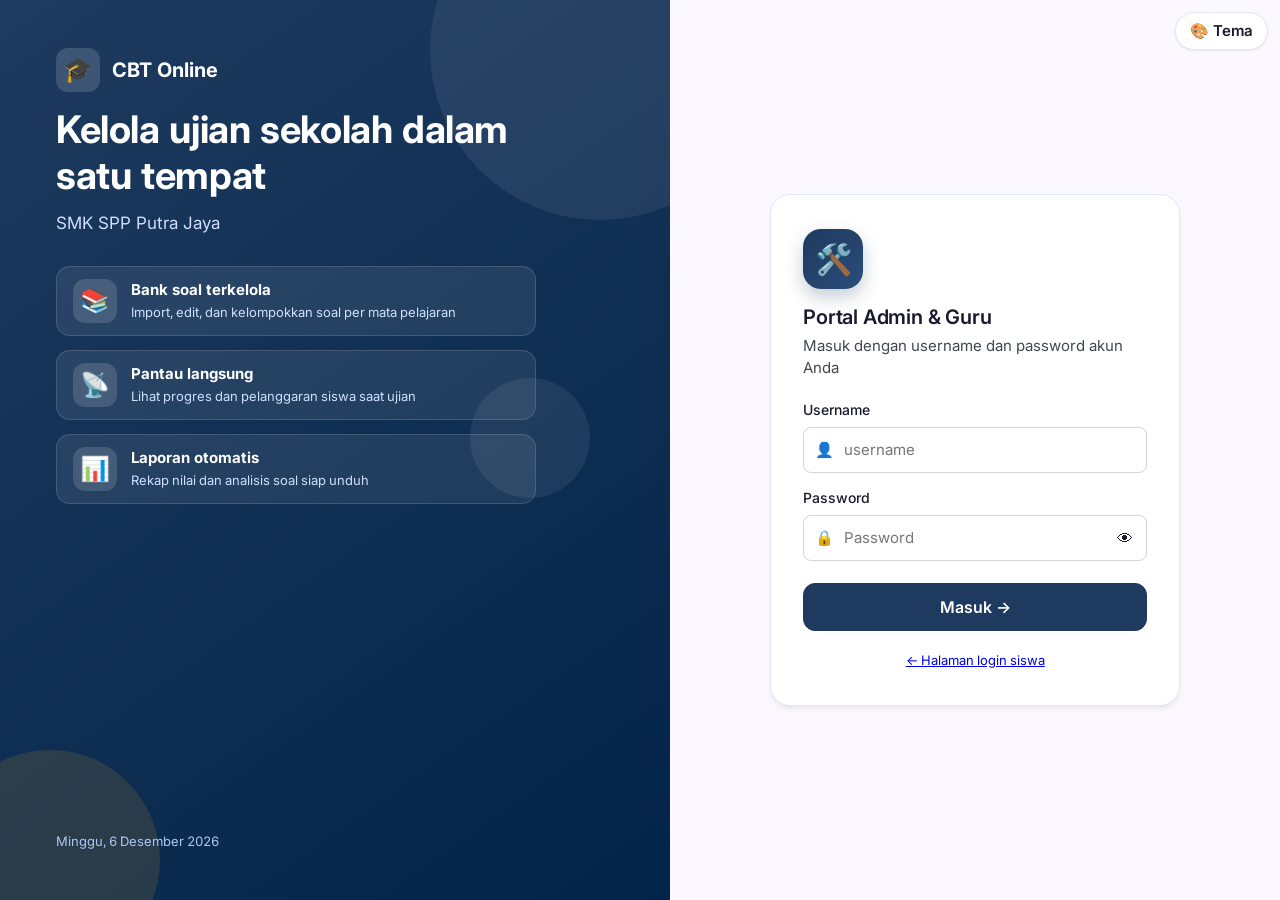
==== admin.html @ 09f0322d "2.6" ====
<!DOCTYPE html>
<html lang="id">
<head>
<meta charset="utf-8">
<meta name="viewport" content="width=device-width, initial-scale=1">
<title>CBT Online — Admin &amp; Guru</title>
<script>try{var t=localStorage.getItem('cbt_tema');if(t)document.documentElement.setAttribute('data-theme',t)}catch(e){}</script>
<link rel="preconnect" href="https://fonts.googleapis.com">
<link rel="preconnect" href="https://fonts.gstatic.com" crossorigin>
<link href="https://fonts.googleapis.com/css2?family=Inter:wght@400;500;600;700&display=swap" rel="stylesheet">
<link rel="stylesheet" href="css/style.css?v=26">
</head>
<body>
<div id="bar"></div>
<div id="app"></div>
<div id="toast" role="status" aria-live="polite"></div>
<script>window.APP_MODE='staf'</script>
<script src="js/config.js"></script>
<script src="js/api.js?v=26"></script>
<script src="js/app.js?v=26"></script>
</body>
</html>
---- css/style.css ----
/* CBT Online — token desain "Academic Trust CBT" (DESIGN.md). Tanpa framework: cepat di Chromebook/HP. */
:root{--primary:#1E3A5F;--primary-d:#022448;--primary-h:#2A4D7A;--accent:#F5A623;--accent-d:#835500;--bg:#fcf8ff;--surface:#F5F7FA;--tint:#f5f2ff;--card:#fff;--text:#1A1A2E;--muted:#43474e;--line:#E2E8F0;
--ok:#166534;--ok-bg:#DCFCE7;--warn:#854D0E;--warn-bg:#FEF9C3;--bad:#991B1B;--bad-bg:#FEE2E2;--info:#1D4ED8;--info-bg:#DBEAFE;
--sh1:0 1px 3px rgba(30,58,95,.06),0 1px 2px rgba(30,58,95,.04);--sh2:0 4px 6px -1px rgba(30,58,95,.08),0 2px 4px -2px rgba(30,58,95,.05)}
*{box-sizing:border-box}html,body{margin:0}
body{font:15px/22px Inter,system-ui,sans-serif;background:var(--bg);color:var(--text);-webkit-font-smoothing:antialiased;font-variant-numeric:tabular-nums}
button,input,select,textarea{font:inherit;color:inherit}
h1,h2,h3{margin:0;letter-spacing:-.01em}h1{font-size:28px;line-height:36px;font-weight:700}h2{font-size:20px;line-height:28px;font-weight:600}h3{font-size:16px;font-weight:600}
.muted{color:var(--muted)}.sm{font-size:13px}.xs{font-size:11px;letter-spacing:.04em;text-transform:uppercase;font-weight:600}.mono{font-family:ui-monospace,Menlo,Consolas,monospace}.right{text-align:right}.hide{display:none!important}
#bar{position:fixed;top:0;left:0;height:3px;width:0;background:var(--accent);z-index:99;transition:width .3s,opacity .3s;opacity:0}
#bar.on{opacity:1;width:70%}
.top{background:var(--top);color:#fff;padding:12px 24px;display:flex;align-items:center;gap:16px;position:sticky;top:0;z-index:20}
.top .brand{font-weight:700;font-size:18px}.top .sub{font-size:11px;letter-spacing:.04em;color:#adc8f5;text-transform:uppercase}
.top .sp{flex:1}.top .who{text-align:right;line-height:18px}.top .who small{color:#adc8f5}
.top button{background:none;border:0;color:#adc8f5;cursor:pointer;padding:6px 8px;border-radius:8px}.top button:hover{background:rgba(255,255,255,.1);color:#fff}
.wrap{max-width:1180px;margin:0 auto;padding:24px 16px 48px}.narrow{max-width:820px}
.card{background:var(--card);border:1px solid var(--line);border-radius:12px;box-shadow:var(--sh1);padding:20px}
.hero{background:linear-gradient(135deg,var(--hero1),var(--hero2));color:#fff;border-radius:12px;padding:28px;margin-bottom:20px}
.hero p{margin:6px 0 0;color:#adc8f5}.pill{display:inline-block;background:rgba(245,166,35,.2);color:#feae2c;border-radius:999px;padding:3px 12px;margin-bottom:10px}
.grid{display:grid;gap:16px}.g4{grid-template-columns:repeat(4,1fr)}.g3{grid-template-columns:repeat(3,1fr)}.g2{grid-template-columns:1fr 1fr}
.stat b{display:block;font-size:22px;font-weight:700;margin-top:2px}
.tabs{display:flex;gap:8px;flex-wrap:wrap;align-items:center;margin:20px 0}.tabs .sp{flex:1}
.chip{border:0;background:var(--tint);color:var(--text);padding:7px 16px;border-radius:999px;cursor:pointer;font-weight:500}.chip.on{background:var(--primary);color:#fff}
.btn{display:inline-flex;align-items:center;justify-content:center;gap:8px;border:1px solid var(--line);background:var(--card);border-radius:8px;padding:9px 18px;font-weight:600;cursor:pointer;min-height:40px;transition:background .15s}
.btn:hover{background:var(--surface)}.btn.p{background:var(--primary);color:#fff;border-color:var(--primary)}.btn.p:hover{background:var(--primary-h)}
.btn.a{background:var(--accent);border-color:var(--accent);color:#291800}.btn.a:hover{background:#feae2c}.btn.d{background:var(--danger);color:#fff;border-color:var(--danger)}
.btn.w{width:100%}.btn:disabled{opacity:.5;cursor:not-allowed}.btn.sm{min-height:32px;padding:4px 12px;font-size:13px}
:focus-visible{outline:2px solid var(--accent);outline-offset:2px}
.badge{display:inline-flex;align-items:center;gap:4px;padding:2px 10px;border-radius:999px;font-size:12px;font-weight:600}
.b-ok{background:var(--ok-bg);color:var(--ok)}.b-warn{background:var(--warn-bg);color:var(--warn)}.b-bad{background:var(--bad-bg);color:var(--bad)}.b-info{background:var(--info-bg);color:var(--info)}.b-mut{background:var(--mut-bg);color:var(--mut)}
.ex{border-top:4px solid var(--line);display:flex;flex-direction:column;gap:10px;transition:transform .15s,box-shadow .15s}.ex:hover{transform:translateY(-2px);box-shadow:var(--sh2)}
.ex.tersedia,.ex.berlangsung{border-top-color:var(--accent)}.ex.selesai{border-top-color:var(--primary)}
.ex .meta{background:var(--tint);border-radius:8px;padding:10px 12px;font-size:13px;line-height:20px}.ex .push{margin-top:auto}
.field{display:block;margin-bottom:14px}.field>span{display:block;font-size:14px;font-weight:500;margin-bottom:6px}
input,select,textarea{width:100%;border:1px solid var(--line2);border-radius:8px;background:var(--card);padding:9px 12px;min-height:40px}
input:focus,select:focus,textarea:focus{outline:0;border-color:var(--primary);box-shadow:0 0 0 3px rgba(30,58,95,.12)}
.err{color:var(--bad);font-size:13px;margin:6px 0 0}.auth{min-height:100vh;display:grid;place-items:center;padding:16px;background:var(--surface)}.auth .card{width:100%;max-width:400px;padding:28px}
.token{font:700 26px ui-monospace,Menlo,Consolas,monospace;letter-spacing:.3em;text-align:center;text-transform:uppercase;min-height:54px}
.note{border-radius:12px;padding:14px 16px;background:var(--tint);margin:16px 0}.note.w{background:var(--warn-bg);color:var(--warn)}.note.b{background:var(--bad-bg);color:var(--bad)}
/* ruang ujian */
.xtop{background:var(--card);border:1px solid var(--line);border-radius:12px;padding:12px 16px;display:flex;align-items:center;gap:12px;flex-wrap:wrap;margin-bottom:16px;box-shadow:var(--sh1)}
.xtop .sp{flex:1}.timer{background:var(--primary);color:#fff;border-radius:999px;padding:6px 16px;font-weight:700;font-size:16px}.timer.warn{background:var(--warn-bg);color:var(--warn)}.timer.bad{background:var(--danger);color:#fff}
.xgrid{display:grid;grid-template-columns:minmax(0,1fr) 300px;gap:16px;align-items:start}
.qhead{display:flex;gap:10px;align-items:center;background:var(--tint);margin:-20px -20px 16px;padding:12px 20px;border-radius:12px 12px 0 0}
.qno{background:var(--primary);color:#fff;border-radius:8px;padding:4px 12px;font-weight:700}
.qtext{font-size:18px;line-height:28px;margin:6px 0 18px;white-space:pre-wrap}
.opt{display:flex;align-items:center;gap:14px;width:100%;text-align:left;border:1px solid var(--line);background:var(--card);border-radius:10px;padding:12px 14px;margin-bottom:10px;cursor:pointer;transition:background .12s,border-color .12s}
.opt:hover{background:var(--surface)}.opt i{width:30px;height:30px;border-radius:50%;display:grid;place-items:center;background:var(--tint);font-style:normal;font-weight:700;flex:none}
.opt.on{border:2px solid var(--primary);background:var(--sel)}.opt.on i{background:var(--primary);color:#fff}
.qfoot{display:flex;gap:8px;flex-wrap:wrap;margin-top:12px;padding-top:14px;border-top:1px solid var(--line)}.qfoot .sp{flex:1}
.nav{display:grid;grid-template-columns:repeat(5,1fr);gap:8px;margin-top:12px}
.nav button{height:36px;border-radius:8px;border:1px solid var(--line);background:var(--card);font-weight:600;cursor:pointer;position:relative}
.nav .done{background:var(--primary);color:#fff;border-color:var(--primary)}.nav .flag{background:var(--accent);border-color:var(--accent);color:#291800}.nav .cur{outline:2px solid var(--primary);outline-offset:2px}
.bar2{height:6px;border-radius:99px;background:var(--tint);overflow:hidden;margin-top:8px}.bar2>i{display:block;height:100%;background:var(--primary)}
.banner{display:flex;gap:12px;align-items:flex-start;background:var(--bad-bg);color:var(--bad);border-radius:12px;padding:14px 16px;margin-bottom:16px}
.modal{position:fixed;inset:0;background:rgba(26,26,46,.45);backdrop-filter:blur(4px);display:grid;place-items:center;padding:16px;z-index:50}
.modal .card{max-width:440px;width:100%;box-shadow:0 10px 15px -3px rgba(30,58,95,.15)}.modal .row{display:flex;gap:8px;justify-content:flex-end;margin-top:18px}
.score{width:190px;height:190px;border-radius:50%;border:3px solid var(--primary);background:var(--tint);display:grid;place-content:center;text-align:center;margin:18px auto}.score b{font-size:52px;line-height:56px;color:var(--text)}
/* panel guru/admin */
.shell{display:grid;grid-template-columns:230px 1fr;min-height:100vh}.side{background:var(--top);color:#fff;padding:16px 12px;position:sticky;top:0;height:100vh;display:flex;flex-direction:column;gap:4px}
.side .brand{font-weight:700;font-size:18px;padding:4px 12px 14px}.side button{background:none;border:0;border-left:3px solid transparent;color:rgba(255,255,255,.72);text-align:left;padding:10px 12px;border-radius:8px;cursor:pointer;font-weight:500}
.side button:hover{background:rgba(255,255,255,.06)}.side button.on{background:rgba(255,255,255,.1);color:#fff;border-left-color:var(--accent)}.side .sp{flex:1}
.main{padding:24px;min-width:0}.tw{overflow-x:auto}table{width:100%;border-collapse:collapse;font-size:14px}th{background:var(--tint);text-align:left;font-size:11px;letter-spacing:.04em;text-transform:uppercase;padding:10px 12px}td{padding:10px 12px;border-top:1px solid var(--line);vertical-align:middle}tr:hover td{background:var(--surface)}
.sk{background:linear-gradient(90deg,var(--tint),var(--surface),var(--tint));background-size:200% 100%;animation:sk 1.2s infinite;border-radius:12px;min-height:150px}@keyframes sk{to{background-position:-200% 0}}
#toast{position:fixed;left:50%;bottom:24px;transform:translate(-50%,20px);padding:10px 18px;border-radius:10px;color:#fff;background:var(--oks);opacity:0;pointer-events:none;transition:.25s;z-index:99;max-width:92vw}
#toast.on{opacity:1;transform:translate(-50%,0)}#toast.error{background:var(--danger)}#toast.warn{background:var(--accent-d)}
@media(max-width:900px){.g4{grid-template-columns:1fr 1fr}.g3,.g2{grid-template-columns:1fr}.xgrid{grid-template-columns:1fr}.xgrid .navcard{order:-1}.shell{grid-template-columns:1fr}
.side{position:static;height:auto;flex-direction:row;overflow-x:auto;padding:8px}.side .brand,.side .sp{display:none}.side button{white-space:nowrap;border-left:0;border-bottom:3px solid transparent}.side button.on{border-bottom-color:var(--accent)}
.top{padding:10px 14px}.top .who{display:none}.hero{padding:20px}h1{font-size:24px}.main{padding:14px}.qtext{font-size:17px}}
@media(max-width:480px){.g4{grid-template-columns:1fr}.nav{grid-template-columns:repeat(6,1fr)}.score{width:160px;height:160px}.score b{font-size:42px}}

/* dasbor admin & login staf */
.auth.staf{background:linear-gradient(135deg,#022448,#1E3A5F)}.auth a{color:var(--primary);font-weight:600}
.mtop{display:flex;align-items:center;gap:12px;margin-bottom:18px}.mtop .sp{flex:1}.me{display:flex;align-items:center;gap:10px;background:var(--card);border:1px solid var(--line);border-radius:999px;padding:4px 14px 4px 4px;font-size:13px;line-height:16px}
.me i{width:32px;height:32px;border-radius:50%;background:var(--primary);color:#fff;display:grid;place-items:center;font-style:normal;font-weight:700}
.kpi{display:flex;align-items:center;gap:14px}.kpi .ico{width:46px;height:46px;border-radius:12px;display:grid;place-items:center;font-size:22px;flex:none}.kpi b{font-size:26px;line-height:30px;display:block}
.g6{grid-template-columns:repeat(auto-fit,minmax(200px,1fr))}.g23{grid-template-columns:2fr 1fr}.sec{margin:22px 0 10px;display:flex;align-items:center;gap:10px}.sec .sp{flex:1}
.prog{height:8px;border-radius:99px;background:var(--tint);overflow:hidden;display:flex;margin:8px 0}.prog i{display:block;height:100%}
.lg{display:flex;gap:10px;padding:9px 0;border-top:1px solid var(--line);font-size:13px;line-height:18px}.lg:first-of-type{border-top:0}.dot{width:8px;height:8px;border-radius:50%;background:var(--bad);margin-top:6px;flex:none}
@media(max-width:900px){.g23{grid-template-columns:1fr}}


/* tema */
:root{--top:#1E3A5F;--hero1:#1E3A5F;--hero2:#022448;--danger:#991B1B;--oks:#166534;--sel:rgba(30,58,95,.05);--line2:#D1D5DB;--mut:#475569;--mut-bg:#F1F5F9}
[data-theme=gelap]{--bg:#0e1426;--card:#171f36;--surface:#1c2642;--tint:#212c4b;--text:#E8ECF6;--muted:#a9b4cc;--line:#2b3859;--line2:#3a4a72;--primary:#3F72D6;--primary-d:#0f2a5c;--primary-h:#5183e6;--top:#0f1830;--hero1:#16305e;--hero2:#0b1730;--ok:#86efac;--ok-bg:#12351f;--warn:#fde68a;--warn-bg:#3a3010;--bad:#fca5a5;--bad-bg:#3c1818;--info:#93c5fd;--info-bg:#15294a;--danger:#dc2626;--oks:#15803d;--sel:rgba(63,114,214,.16);--mut:#cbd5e1;--mut-bg:#2a3555;--accent-d:#b45309;color-scheme:dark}
[data-theme=hijau]{--primary:#166534;--primary-d:#0b3d1e;--primary-h:#1f7a42;--top:#14532d;--hero1:#166534;--hero2:#052e16;--tint:#effaf1;--bg:#f6fbf7;--surface:#f0f7f2;--sel:rgba(22,101,52,.07)}
[data-theme=ungu]{--primary:#5B21B6;--primary-d:#3b0f7a;--primary-h:#6d34c9;--top:#4c1d95;--hero1:#5B21B6;--hero2:#2e1065;--tint:#f5f0ff;--bg:#faf7ff;--surface:#f4f0fb;--sel:rgba(91,33,182,.07)}
.tema{display:flex;align-items:center;gap:12px;border:2px solid var(--line);background:var(--card);border-radius:12px;padding:12px;cursor:pointer;font-weight:600}.tema.on{border-color:var(--primary);background:var(--sel)}.tema .sw{width:38px;height:38px;border-radius:10px;border:1px solid var(--line);flex:none}
/* bank soal */
.clamp{display:-webkit-box;-webkit-line-clamp:2;-webkit-box-orient:vertical;overflow:hidden;max-width:520px}
.oprow{display:grid;grid-template-columns:54px 1fr;gap:8px;align-items:center;margin-bottom:8px}.kr{display:flex;gap:6px;align-items:center;justify-content:center;cursor:pointer}.kr input{width:auto;min-height:0}
/* login baru */
.lg2{min-height:100vh;display:grid;grid-template-columns:1.1fr 1fr;background:var(--bg)}
.tbtn{position:fixed;top:12px;right:12px;z-index:5;background:var(--card);border:1px solid var(--line);border-radius:999px;padding:7px 14px;cursor:pointer;font-weight:600;box-shadow:var(--sh1)}
.lg2-hero{position:relative;overflow:hidden;background:linear-gradient(145deg,var(--hero1),var(--hero2));color:#fff;padding:48px 56px;display:flex;flex-direction:column;justify-content:center;gap:14px}
.lg2-hero h1{font-size:38px;line-height:46px;max-width:520px;position:relative}.lg2-hero p{margin:0;color:#cfe0ff;font-size:17px;position:relative}
.lg2-brand{display:flex;align-items:center;gap:12px;font-weight:700;font-size:20px;position:relative}.lg2-logo{width:44px;height:44px;border-radius:12px;background:rgba(255,255,255,.15);display:grid;place-items:center;font-size:24px}
.lg2-feat{list-style:none;margin:18px 0 0;padding:0;display:grid;gap:14px;position:relative}.lg2-feat li{display:flex;gap:14px;align-items:center;background:rgba(255,255,255,.08);border:1px solid rgba(255,255,255,.14);border-radius:14px;padding:12px 16px;max-width:480px}
.lg2-feat i{font-style:normal;font-size:24px;width:44px;height:44px;border-radius:12px;background:rgba(255,255,255,.14);display:grid;place-items:center;flex:none}.lg2-feat b{display:block}.lg2-feat span{font-size:13px;color:#cfe0ff}
.lg2-foot{margin-top:auto;font-size:13px;color:#adc8f5;position:relative}
.sh{position:absolute;border-radius:50%;background:rgba(255,255,255,.07);animation:flt 9s ease-in-out infinite}.s1{width:340px;height:340px;top:-120px;right:-100px}.s2{width:220px;height:220px;bottom:-70px;left:-60px;animation-delay:-3s;background:rgba(245,166,35,.13)}.s3{width:120px;height:120px;top:42%;right:12%;animation-delay:-6s}
@keyframes flt{50%{transform:translateY(-18px) scale(1.05)}}@media(prefers-reduced-motion:reduce){.sh,.lg2-card{animation:none}}
.lg2-form{display:grid;place-items:center;padding:32px 20px}.lg2-card{width:100%;max-width:410px;background:var(--card);border:1px solid var(--line);border-radius:20px;box-shadow:var(--sh2);padding:34px 32px;animation:up .5s ease both}@keyframes up{from{opacity:0;transform:translateY(14px)}}
.lg2-ava{width:60px;height:60px;border-radius:18px;background:linear-gradient(135deg,var(--primary),var(--primary-h));display:grid;place-items:center;font-size:30px;margin-bottom:14px;box-shadow:0 8px 18px rgba(30,58,95,.25)}
.inp{position:relative}.inp>b{position:absolute;left:12px;top:50%;transform:translateY(-50%);font-size:15px;font-weight:400}.inp input{padding-left:40px;min-height:46px}#pw{padding-right:44px}.eye{position:absolute;right:6px;top:50%;transform:translateY(-50%);border:0;background:none;cursor:pointer;font-size:16px;padding:8px}
.lgb{min-height:48px;font-size:16px;border-radius:12px;margin-top:8px}
@media(max-width:860px){.lg2{grid-template-columns:1fr}.lg2-hero{padding:56px 24px 36px}.lg2-hero h1{font-size:26px;line-height:34px}.lg2-feat,.lg2-foot{display:none}.lg2-form{margin-top:-20px}.lg2-card{padding:26px 22px}}
/* kartu ujian (cetak A4, 10 kartu/halaman) */
#kartu{position:fixed;inset:0;background:#e5e7eb;z-index:90;overflow:auto;padding-bottom:24px}
.ktool{position:sticky;top:0;background:#fff;border-bottom:1px solid var(--line);padding:12px 20px;display:flex;gap:10px;align-items:center;flex-wrap:wrap;z-index:2}
.halaman{width:210mm;margin:16px auto;background:#fff;padding:10mm;display:grid;grid-template-columns:1fr 1fr;grid-auto-rows:54mm;box-shadow:var(--sh2)}
.kartu{border:1px dashed #6b7280;padding:3.5mm 5mm;display:flex;flex-direction:column;font-size:11px;line-height:15px;color:#000;overflow:hidden;background:#fff}
.kartu .kh{display:flex;flex-direction:column;border-bottom:2px solid #1E3A5F;padding-bottom:3px;margin-bottom:5px}.kartu .kh b{font-size:13px;color:#1E3A5F}
.kartu table{width:auto;font-size:12px}.kartu td{padding:1px 6px 1px 0;border:0;background:none!important}.kartu td:first-child{color:#555;width:62px}
.kartu .pw{font:700 17px ui-monospace,Menlo,Consolas,monospace;letter-spacing:.12em}.kartu .kf{margin-top:auto;font-size:9px;color:#444;line-height:12px}
@page{size:A4;margin:0}
@media print{body>*:not(#kartu){display:none!important}#kartu{position:static;background:#fff;overflow:visible;padding:0}.ktool{display:none}.halaman{margin:0;box-shadow:none;break-after:page;page-break-after:always}.halaman:last-child{break-after:auto;page-break-after:auto}}
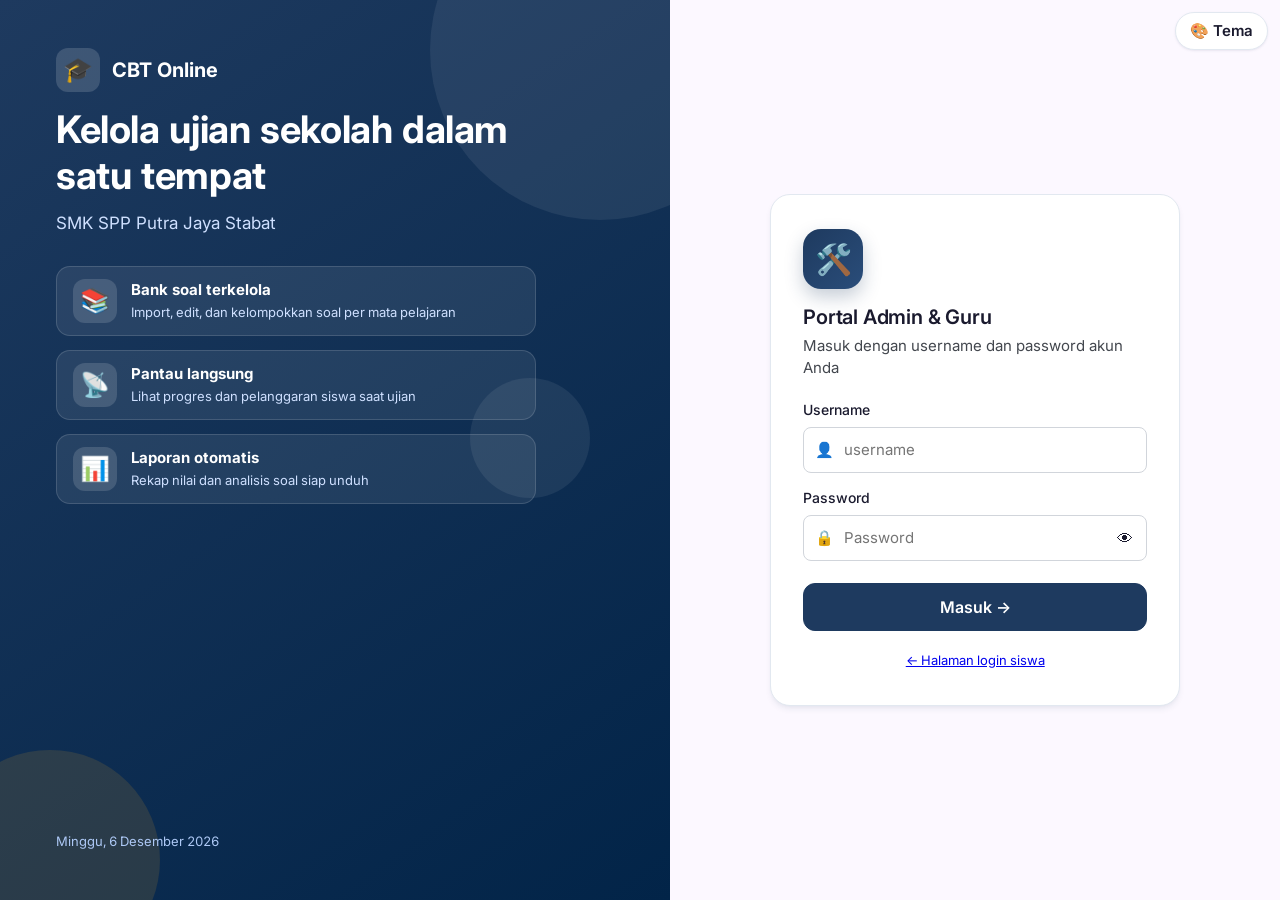
==== commit 27f297f2: "2.7" ====
--- a/admin.html
+++ b/admin.html
@@ -8,7 +8,7 @@
 <link rel="preconnect" href="https://fonts.googleapis.com">
 <link rel="preconnect" href="https://fonts.gstatic.com" crossorigin>
 <link href="https://fonts.googleapis.com/css2?family=Inter:wght@400;500;600;700&display=swap" rel="stylesheet">
-<link rel="stylesheet" href="css/style.css?v=26">
+<link rel="stylesheet" href="css/style.css?v=27">
 </head>
 <body>
 <div id="bar"></div>
@@ -16,7 +16,7 @@
 <div id="toast" role="status" aria-live="polite"></div>
 <script>window.APP_MODE='staf'</script>
 <script src="js/config.js"></script>
-<script src="js/api.js?v=26"></script>
-<script src="js/app.js?v=26"></script>
+<script src="js/api.js?v=27"></script>
+<script src="js/app.js?v=27"></script>
 </body>
 </html>
--- a/css/style.css
+++ b/css/style.css
@@ -115,3 +115,8 @@
 .kartu .pw{font:700 17px ui-monospace,Menlo,Consolas,monospace;letter-spacing:.12em}.kartu .kf{margin-top:auto;font-size:9px;color:#444;line-height:12px}
 @page{size:A4;margin:0}
 @media print{body>*:not(#kartu){display:none!important}#kartu{position:static;background:#fff;overflow:visible;padding:0}.ktool{display:none}.halaman{margin:0;box-shadow:none;break-after:page;page-break-after:always}.halaman:last-child{break-after:auto;page-break-after:auto}}
+
+/* menu administrator */
+.mewrap{position:relative}button.me{font-family:inherit;color:var(--text);text-align:left;cursor:pointer}button.me:hover{background:var(--surface)}
+.umenu{position:absolute;right:0;top:calc(100% + 8px);min-width:230px;background:var(--card);border:1px solid var(--line);border-radius:12px;box-shadow:var(--sh2);padding:6px;z-index:30}
+.umenu button{display:flex;gap:10px;width:100%;text-align:left;border:0;background:none;padding:10px 12px;border-radius:8px;cursor:pointer;font-weight:500}.umenu button:hover{background:var(--surface)}
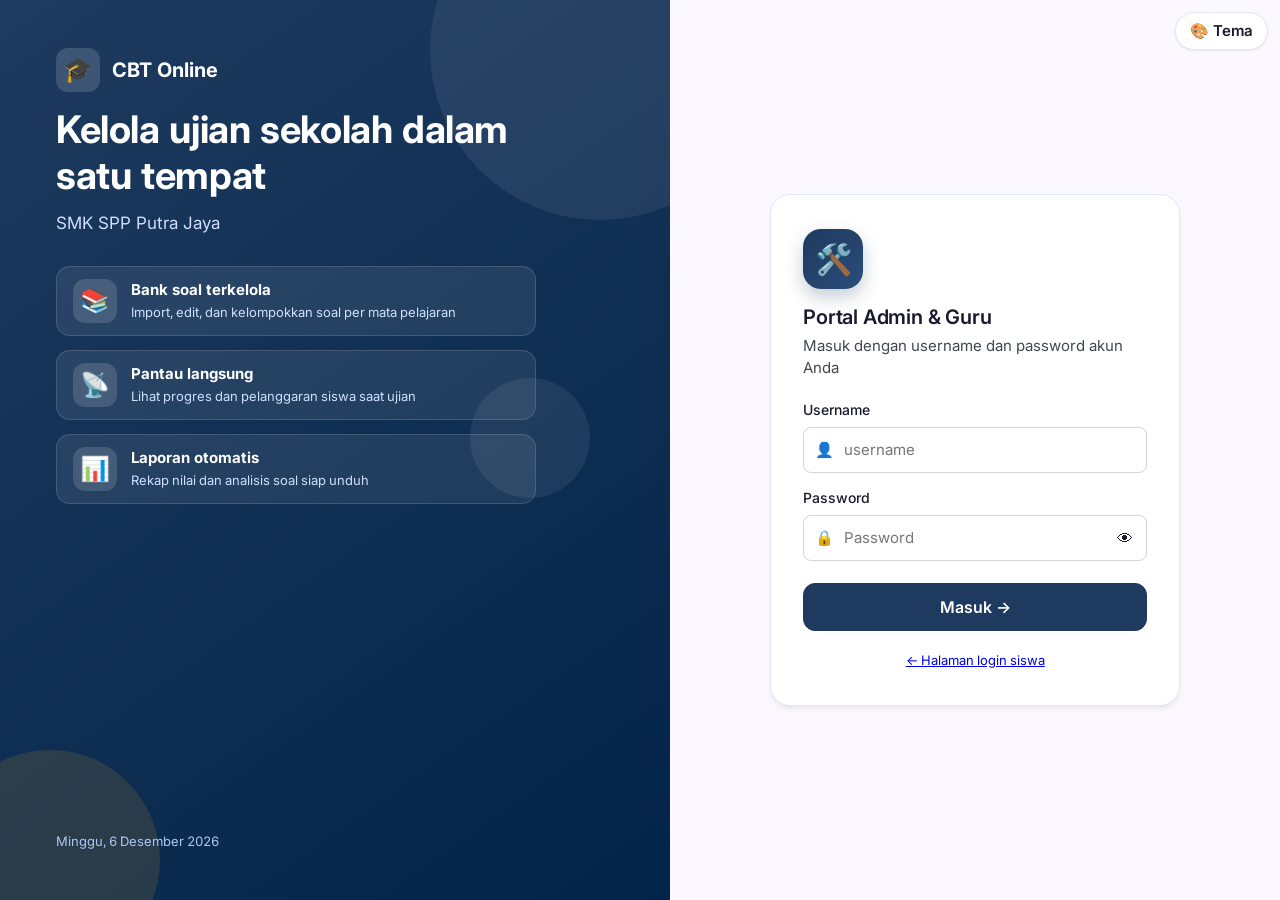
==== commit 737e5ccf: "2.8" ====
--- a/admin.html
+++ b/admin.html
@@ -8,7 +8,7 @@
 <link rel="preconnect" href="https://fonts.googleapis.com">
 <link rel="preconnect" href="https://fonts.gstatic.com" crossorigin>
 <link href="https://fonts.googleapis.com/css2?family=Inter:wght@400;500;600;700&display=swap" rel="stylesheet">
-<link rel="stylesheet" href="css/style.css?v=27">
+<link rel="stylesheet" href="css/style.css?v=28">
 </head>
 <body>
 <div id="bar"></div>
@@ -16,7 +16,7 @@
 <div id="toast" role="status" aria-live="polite"></div>
 <script>window.APP_MODE='staf'</script>
 <script src="js/config.js"></script>
-<script src="js/api.js?v=27"></script>
-<script src="js/app.js?v=27"></script>
+<script src="js/api.js?v=28"></script>
+<script src="js/app.js?v=28"></script>
 </body>
 </html>
--- a/css/style.css
+++ b/css/style.css
@@ -114,9 +114,19 @@
 .kartu table{width:auto;font-size:12px}.kartu td{padding:1px 6px 1px 0;border:0;background:none!important}.kartu td:first-child{color:#555;width:62px}
 .kartu .pw{font:700 17px ui-monospace,Menlo,Consolas,monospace;letter-spacing:.12em}.kartu .kf{margin-top:auto;font-size:9px;color:#444;line-height:12px}
 @page{size:A4;margin:0}
-@media print{body>*:not(#kartu){display:none!important}#kartu{position:static;background:#fff;overflow:visible;padding:0}.ktool{display:none}.halaman{margin:0;box-shadow:none;break-after:page;page-break-after:always}.halaman:last-child{break-after:auto;page-break-after:auto}}
+@media print{body>*:not(#kartu):not(#cetak){display:none!important}#kartu{position:static;background:#fff;overflow:visible;padding:0}.ktool{display:none}.halaman{margin:0;box-shadow:none;break-after:page;page-break-after:always}.halaman:last-child{break-after:auto;page-break-after:auto}}
 
 /* menu administrator */
 .mewrap{position:relative}button.me{font-family:inherit;color:var(--text);text-align:left;cursor:pointer}button.me:hover{background:var(--surface)}
 .umenu{position:absolute;right:0;top:calc(100% + 8px);min-width:230px;background:var(--card);border:1px solid var(--line);border-radius:12px;box-shadow:var(--sh2);padding:6px;z-index:30}
 .umenu button{display:flex;gap:10px;width:100%;text-align:left;border:0;background:none;padding:10px 12px;border-radius:8px;cursor:pointer;font-weight:500}.umenu button:hover{background:var(--surface)}
+
+/* laporan & rekap cetak */
+#cetak{position:fixed;inset:0;background:#e5e7eb;z-index:90;overflow:auto;padding-bottom:24px}
+.lembar{background:#fff;color:#000;width:210mm;min-height:297mm;margin:16px auto;padding:14mm;box-shadow:var(--sh2);font-size:12px;line-height:17px;page:lap}.lembar.land{width:297mm;min-height:210mm;page:rekap}
+.kopx{text-align:center;border-bottom:3px double #000;padding-bottom:8px}.kopx b{font-size:18px;text-transform:uppercase}.lembar h2.jdl{text-align:center;font-size:15px;margin:12px 0;text-transform:uppercase;letter-spacing:.05em;color:#000}.lembar .sb{font-size:13px;margin:14px 0 6px;color:#000}
+.lembar table{font-size:11.5px;width:100%}.lembar table.idn{width:auto}.lembar .idn td{border:0;padding:1px 8px 1px 0;background:none!important}.lembar .idn td:first-child{width:190px}
+.lembar table.tb th{background:#eee!important;color:#000;border:1px solid #444;padding:4px 6px;font-size:10.5px;text-transform:none;letter-spacing:0}.lembar table.tb td{border:1px solid #444;padding:3px 6px;background:none!important;color:#000}
+.lembar.land table.tb{font-size:10px}.bawah{text-decoration:underline}.ttd{display:flex;justify-content:space-around;margin-top:30px;text-align:center;break-inside:avoid}
+@page lap{size:A4 portrait;margin:14mm}@page rekap{size:A4 landscape;margin:12mm}
+@media print{#cetak{position:static;background:#fff;overflow:visible;padding:0}.lembar{margin:0;box-shadow:none;width:auto;min-height:0;padding:0}.lembar tr{break-inside:avoid}.lembar thead{display:table-header-group}}
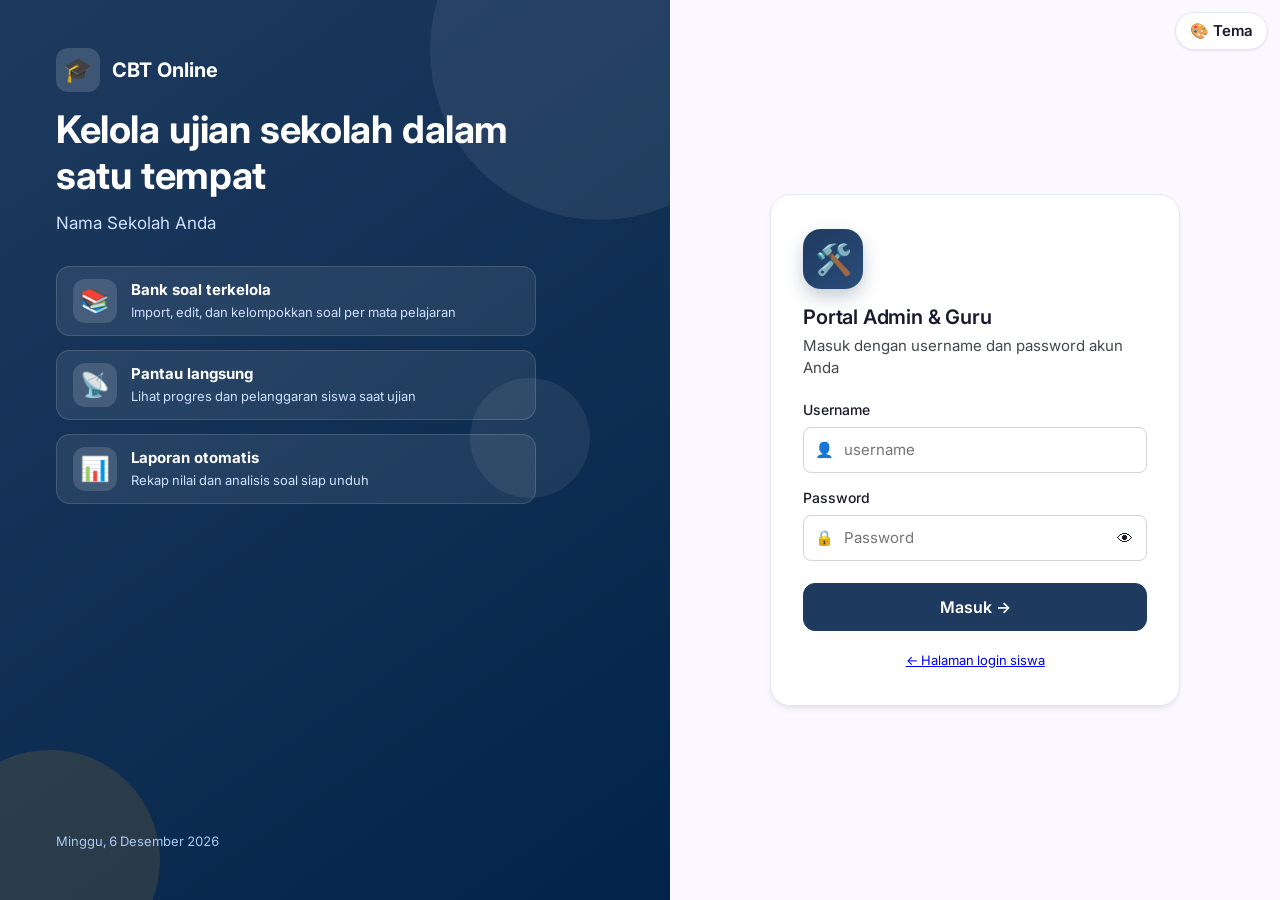
==== commit 3e77593b: "2.10" ====
--- a/admin.html
+++ b/admin.html
@@ -8,7 +8,7 @@
 <link rel="preconnect" href="https://fonts.googleapis.com">
 <link rel="preconnect" href="https://fonts.gstatic.com" crossorigin>
 <link href="https://fonts.googleapis.com/css2?family=Inter:wght@400;500;600;700&display=swap" rel="stylesheet">
-<link rel="stylesheet" href="css/style.css?v=28">
+<link rel="stylesheet" href="css/style.css?v=210">
 </head>
 <body>
 <div id="bar"></div>
@@ -16,7 +16,7 @@
 <div id="toast" role="status" aria-live="polite"></div>
 <script>window.APP_MODE='staf'</script>
 <script src="js/config.js"></script>
-<script src="js/api.js?v=28"></script>
-<script src="js/app.js?v=28"></script>
+<script src="js/api.js?v=210"></script>
+<script src="js/app.js?v=210"></script>
 </body>
 </html>
--- a/css/style.css
+++ b/css/style.css
@@ -81,10 +81,10 @@
 
 
 /* tema */
-:root{--top:#1E3A5F;--hero1:#1E3A5F;--hero2:#022448;--danger:#991B1B;--oks:#166534;--sel:rgba(30,58,95,.05);--line2:#D1D5DB;--mut:#475569;--mut-bg:#F1F5F9}
-[data-theme=gelap]{--bg:#0e1426;--card:#171f36;--surface:#1c2642;--tint:#212c4b;--text:#E8ECF6;--muted:#a9b4cc;--line:#2b3859;--line2:#3a4a72;--primary:#3F72D6;--primary-d:#0f2a5c;--primary-h:#5183e6;--top:#0f1830;--hero1:#16305e;--hero2:#0b1730;--ok:#86efac;--ok-bg:#12351f;--warn:#fde68a;--warn-bg:#3a3010;--bad:#fca5a5;--bad-bg:#3c1818;--info:#93c5fd;--info-bg:#15294a;--danger:#dc2626;--oks:#15803d;--sel:rgba(63,114,214,.16);--mut:#cbd5e1;--mut-bg:#2a3555;--accent-d:#b45309;color-scheme:dark}
-[data-theme=hijau]{--primary:#166534;--primary-d:#0b3d1e;--primary-h:#1f7a42;--top:#14532d;--hero1:#166534;--hero2:#052e16;--tint:#effaf1;--bg:#f6fbf7;--surface:#f0f7f2;--sel:rgba(22,101,52,.07)}
-[data-theme=ungu]{--primary:#5B21B6;--primary-d:#3b0f7a;--primary-h:#6d34c9;--top:#4c1d95;--hero1:#5B21B6;--hero2:#2e1065;--tint:#f5f0ff;--bg:#faf7ff;--surface:#f4f0fb;--sel:rgba(91,33,182,.07)}
+:root{--top2:#14284a;--top:#1E3A5F;--hero1:#1E3A5F;--hero2:#022448;--danger:#991B1B;--oks:#166534;--sel:rgba(30,58,95,.05);--line2:#D1D5DB;--mut:#475569;--mut-bg:#F1F5F9}
+[data-theme=gelap]{--top2:#0a1224;--bg:#0e1426;--card:#171f36;--surface:#1c2642;--tint:#212c4b;--text:#E8ECF6;--muted:#a9b4cc;--line:#2b3859;--line2:#3a4a72;--primary:#3F72D6;--primary-d:#0f2a5c;--primary-h:#5183e6;--top:#0f1830;--hero1:#16305e;--hero2:#0b1730;--ok:#86efac;--ok-bg:#12351f;--warn:#fde68a;--warn-bg:#3a3010;--bad:#fca5a5;--bad-bg:#3c1818;--info:#93c5fd;--info-bg:#15294a;--danger:#dc2626;--oks:#15803d;--sel:rgba(63,114,214,.16);--mut:#cbd5e1;--mut-bg:#2a3555;--accent-d:#b45309;color-scheme:dark}
+[data-theme=hijau]{--top2:#0b3d1e;--primary:#166534;--primary-d:#0b3d1e;--primary-h:#1f7a42;--top:#14532d;--hero1:#166534;--hero2:#052e16;--tint:#effaf1;--bg:#f6fbf7;--surface:#f0f7f2;--sel:rgba(22,101,52,.07)}
+[data-theme=ungu]{--top2:#2e1065;--primary:#5B21B6;--primary-d:#3b0f7a;--primary-h:#6d34c9;--top:#4c1d95;--hero1:#5B21B6;--hero2:#2e1065;--tint:#f5f0ff;--bg:#faf7ff;--surface:#f4f0fb;--sel:rgba(91,33,182,.07)}
 .tema{display:flex;align-items:center;gap:12px;border:2px solid var(--line);background:var(--card);border-radius:12px;padding:12px;cursor:pointer;font-weight:600}.tema.on{border-color:var(--primary);background:var(--sel)}.tema .sw{width:38px;height:38px;border-radius:10px;border:1px solid var(--line);flex:none}
 /* bank soal */
 .clamp{display:-webkit-box;-webkit-line-clamp:2;-webkit-box-orient:vertical;overflow:hidden;max-width:520px}
@@ -130,3 +130,15 @@
 .lembar.land table.tb{font-size:10px}.bawah{text-decoration:underline}.ttd{display:flex;justify-content:space-around;margin-top:30px;text-align:center;break-inside:avoid}
 @page lap{size:A4 portrait;margin:14mm}@page rekap{size:A4 landscape;margin:12mm}
 @media print{#cetak{position:static;background:#fff;overflow:visible;padding:0}.lembar{margin:0;box-shadow:none;width:auto;min-height:0;padding:0}.lembar tr{break-inside:avoid}.lembar thead{display:table-header-group}}
+
+/* menu samping */
+.side{background:var(--top);padding:18px 12px;gap:2px}
+.side .brand{padding:2px 12px 14px;margin-bottom:6px;border-bottom:1px solid rgba(255,255,255,.1);font-weight:700;font-size:17px;letter-spacing:.01em;color:#fff}
+.side .brand small{display:block;margin-top:2px;font-size:11px;font-weight:500;letter-spacing:.08em;text-transform:uppercase;color:#adc8f5}
+.sgrp{font-size:10.5px;letter-spacing:.12em;text-transform:uppercase;color:rgba(255,255,255,.42);padding:16px 12px 6px;font-weight:600}
+.side .mi{display:flex;align-items:center;gap:12px;width:100%;border:0;border-left:3px solid transparent;background:transparent;color:rgba(255,255,255,.78);padding:9px 12px;border-radius:8px;cursor:pointer;font-weight:500;font-size:14px;text-align:left;transition:background .12s,color .12s}
+.side .mi .ico{width:18px;height:18px;flex:none;opacity:.85}
+.side .mi:hover{background:rgba(255,255,255,.07);color:#fff}
+.side .mi.on{background:rgba(255,255,255,.12);color:#fff;border-left-color:var(--accent)}.side .mi.on .ico{opacity:1}
+.umenu button{display:flex;gap:10px;align-items:center}.umenu .ico{width:17px;height:17px;color:var(--muted);flex:none}
+@media(max-width:900px){.side .brand,.sgrp{display:none}.side .mi{width:auto;white-space:nowrap;border-left:0;border-bottom:3px solid transparent;border-radius:6px 6px 0 0;padding:8px 12px}.side .mi.on{border-bottom-color:var(--accent)}}
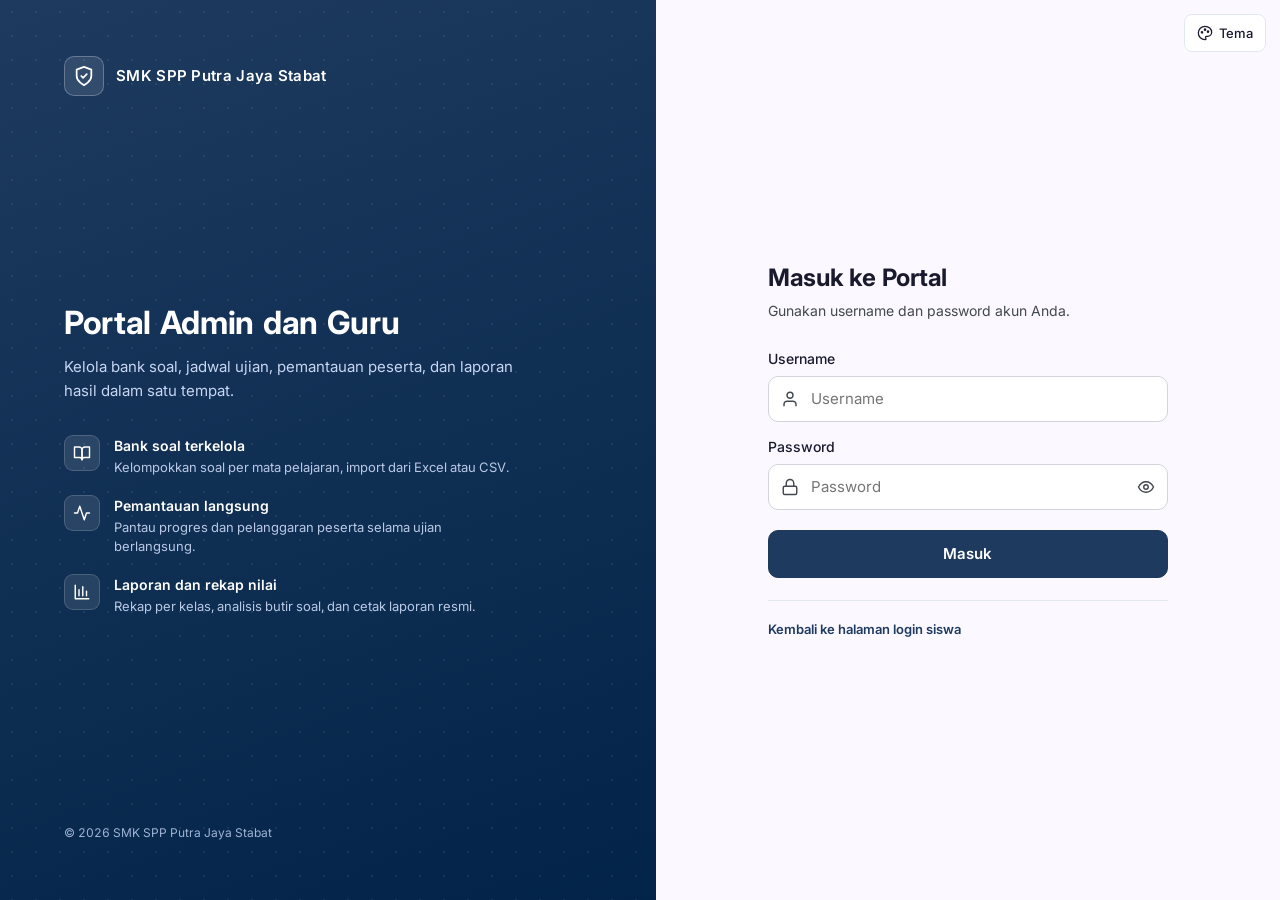
==== commit bf9bb0c0: "3.0" ====
--- a/admin.html
+++ b/admin.html
@@ -8,7 +8,7 @@
 <link rel="preconnect" href="https://fonts.googleapis.com">
 <link rel="preconnect" href="https://fonts.gstatic.com" crossorigin>
 <link href="https://fonts.googleapis.com/css2?family=Inter:wght@400;500;600;700&display=swap" rel="stylesheet">
-<link rel="stylesheet" href="css/style.css?v=210">
+<link rel="stylesheet" href="css/style.css?v=30">
 </head>
 <body>
 <div id="bar"></div>
@@ -16,7 +16,7 @@
 <div id="toast" role="status" aria-live="polite"></div>
 <script>window.APP_MODE='staf'</script>
 <script src="js/config.js"></script>
-<script src="js/api.js?v=210"></script>
-<script src="js/app.js?v=210"></script>
+<script src="js/api.js?v=30"></script>
+<script src="js/app.js?v=30"></script>
 </body>
 </html>
--- a/css/style.css
+++ b/css/style.css
@@ -89,22 +89,24 @@
 /* bank soal */
 .clamp{display:-webkit-box;-webkit-line-clamp:2;-webkit-box-orient:vertical;overflow:hidden;max-width:520px}
 .oprow{display:grid;grid-template-columns:54px 1fr;gap:8px;align-items:center;margin-bottom:8px}.kr{display:flex;gap:6px;align-items:center;justify-content:center;cursor:pointer}.kr input{width:auto;min-height:0}
-/* login baru */
-.lg2{min-height:100vh;display:grid;grid-template-columns:1.1fr 1fr;background:var(--bg)}
-.tbtn{position:fixed;top:12px;right:12px;z-index:5;background:var(--card);border:1px solid var(--line);border-radius:999px;padding:7px 14px;cursor:pointer;font-weight:600;box-shadow:var(--sh1)}
-.lg2-hero{position:relative;overflow:hidden;background:linear-gradient(145deg,var(--hero1),var(--hero2));color:#fff;padding:48px 56px;display:flex;flex-direction:column;justify-content:center;gap:14px}
-.lg2-hero h1{font-size:38px;line-height:46px;max-width:520px;position:relative}.lg2-hero p{margin:0;color:#cfe0ff;font-size:17px;position:relative}
-.lg2-brand{display:flex;align-items:center;gap:12px;font-weight:700;font-size:20px;position:relative}.lg2-logo{width:44px;height:44px;border-radius:12px;background:rgba(255,255,255,.15);display:grid;place-items:center;font-size:24px}
-.lg2-feat{list-style:none;margin:18px 0 0;padding:0;display:grid;gap:14px;position:relative}.lg2-feat li{display:flex;gap:14px;align-items:center;background:rgba(255,255,255,.08);border:1px solid rgba(255,255,255,.14);border-radius:14px;padding:12px 16px;max-width:480px}
-.lg2-feat i{font-style:normal;font-size:24px;width:44px;height:44px;border-radius:12px;background:rgba(255,255,255,.14);display:grid;place-items:center;flex:none}.lg2-feat b{display:block}.lg2-feat span{font-size:13px;color:#cfe0ff}
-.lg2-foot{margin-top:auto;font-size:13px;color:#adc8f5;position:relative}
-.sh{position:absolute;border-radius:50%;background:rgba(255,255,255,.07);animation:flt 9s ease-in-out infinite}.s1{width:340px;height:340px;top:-120px;right:-100px}.s2{width:220px;height:220px;bottom:-70px;left:-60px;animation-delay:-3s;background:rgba(245,166,35,.13)}.s3{width:120px;height:120px;top:42%;right:12%;animation-delay:-6s}
-@keyframes flt{50%{transform:translateY(-18px) scale(1.05)}}@media(prefers-reduced-motion:reduce){.sh,.lg2-card{animation:none}}
-.lg2-form{display:grid;place-items:center;padding:32px 20px}.lg2-card{width:100%;max-width:410px;background:var(--card);border:1px solid var(--line);border-radius:20px;box-shadow:var(--sh2);padding:34px 32px;animation:up .5s ease both}@keyframes up{from{opacity:0;transform:translateY(14px)}}
-.lg2-ava{width:60px;height:60px;border-radius:18px;background:linear-gradient(135deg,var(--primary),var(--primary-h));display:grid;place-items:center;font-size:30px;margin-bottom:14px;box-shadow:0 8px 18px rgba(30,58,95,.25)}
-.inp{position:relative}.inp>b{position:absolute;left:12px;top:50%;transform:translateY(-50%);font-size:15px;font-weight:400}.inp input{padding-left:40px;min-height:46px}#pw{padding-right:44px}.eye{position:absolute;right:6px;top:50%;transform:translateY(-50%);border:0;background:none;cursor:pointer;font-size:16px;padding:8px}
-.lgb{min-height:48px;font-size:16px;border-radius:12px;margin-top:8px}
-@media(max-width:860px){.lg2{grid-template-columns:1fr}.lg2-hero{padding:56px 24px 36px}.lg2-hero h1{font-size:26px;line-height:34px}.lg2-feat,.lg2-foot{display:none}.lg2-form{margin-top:-20px}.lg2-card{padding:26px 22px}}
+/* login */
+.lg2{min-height:100vh;display:grid;grid-template-columns:minmax(0,1.05fr) minmax(0,1fr);background:var(--bg)}
+.tbtn{position:fixed;top:14px;right:14px;z-index:5;display:flex;gap:6px;align-items:center;background:var(--card);border:1px solid var(--line);border-radius:8px;padding:7px 12px;cursor:pointer;font-weight:500;font-size:13px;color:var(--text)}.tbtn .ico{width:16px;height:16px}
+.lg2-hero{position:relative;overflow:hidden;background:linear-gradient(160deg,var(--hero1),var(--hero2));color:#fff;padding:56px 64px;display:flex;flex-direction:column;gap:18px}
+.lg2-hero::before{content:"";position:absolute;inset:0;background-image:radial-gradient(rgba(255,255,255,.07) 1px,transparent 1px);background-size:24px 24px;pointer-events:none}.lg2-hero>*{position:relative}
+.lg2-brand{display:flex;align-items:center;gap:12px;font-weight:600;font-size:15px;letter-spacing:.02em}.lg2-logo{width:40px;height:40px;border-radius:10px;border:1px solid rgba(255,255,255,.25);background:rgba(255,255,255,.1);display:grid;place-items:center}.lg2-logo svg{width:22px;height:22px}
+.lg2-main{margin:auto 0}.lg2-hero h1{font-size:32px;line-height:40px;font-weight:700;letter-spacing:-.01em;max-width:480px;color:#fff}.lg2-hero p.sub{margin:12px 0 0;color:#c7d6f2;font-size:15px;line-height:24px;max-width:460px}
+.lg2-feat{list-style:none;margin:32px 0 0;padding:0;display:grid;gap:18px;max-width:460px}.lg2-feat li{display:flex;gap:14px;align-items:flex-start}
+.lg2-feat .fi{width:36px;height:36px;border-radius:9px;background:rgba(255,255,255,.1);border:1px solid rgba(255,255,255,.16);display:grid;place-items:center;flex:none}.lg2-feat .fi svg{width:18px;height:18px}
+.lg2-feat b{display:block;font-size:14px;font-weight:600}.lg2-feat li div>span{display:block;font-size:13px;color:#b9c9e6;line-height:19px;margin-top:1px}.lg2-foot{font-size:12px;color:#9fb3d6}
+.lg2-form{display:flex;align-items:center;justify-content:center;padding:40px 24px}.lg2-card{width:100%;max-width:400px}
+.lg2-card h2{font-size:24px;line-height:32px;font-weight:700;margin:0}.lg2-card .lead{margin:6px 0 26px;color:var(--muted);font-size:14px}
+.inp{position:relative}.inp>.ico{position:absolute;left:13px;top:50%;transform:translateY(-50%);width:18px;height:18px;color:var(--muted);pointer-events:none}.inp input{padding-left:42px;min-height:46px;border-radius:10px}
+#pw{padding-right:46px}.eye{position:absolute;right:4px;top:50%;transform:translateY(-50%);border:0;background:none;cursor:pointer;padding:9px;color:var(--muted);display:grid}.eye .ico{width:18px;height:18px}.eye:hover{color:var(--text)}
+.lgb{min-height:48px;font-size:15px;border-radius:10px;margin-top:6px}
+.lg2-note{display:flex;gap:10px;align-items:flex-start;background:var(--info-bg);color:var(--info);border-radius:10px;padding:12px 14px;font-size:13px;line-height:19px;margin-bottom:16px}.lg2-note .ico{width:18px;height:18px;flex:none;margin-top:1px}
+.lg2-help{margin-top:22px;padding-top:18px;border-top:1px solid var(--line);font-size:13px;color:var(--muted);line-height:20px}.lg2-help a{color:var(--primary);font-weight:600;text-decoration:none}.lg2-help a:hover{text-decoration:underline}
+@media(max-width:860px){.lg2{grid-template-columns:1fr}.lg2-hero{padding:28px 24px}.lg2-hero h1{font-size:22px;line-height:30px}.lg2-main{margin:8px 0 0}.lg2-feat,.lg2-foot,.lg2-hero p.sub{display:none}.lg2-form{padding:28px 20px 40px;align-items:flex-start}}
 /* kartu ujian (cetak A4, 10 kartu/halaman) */
 #kartu{position:fixed;inset:0;background:#e5e7eb;z-index:90;overflow:auto;padding-bottom:24px}
 .ktool{position:sticky;top:0;background:#fff;border-bottom:1px solid var(--line);padding:12px 20px;display:flex;gap:10px;align-items:center;flex-wrap:wrap;z-index:2}
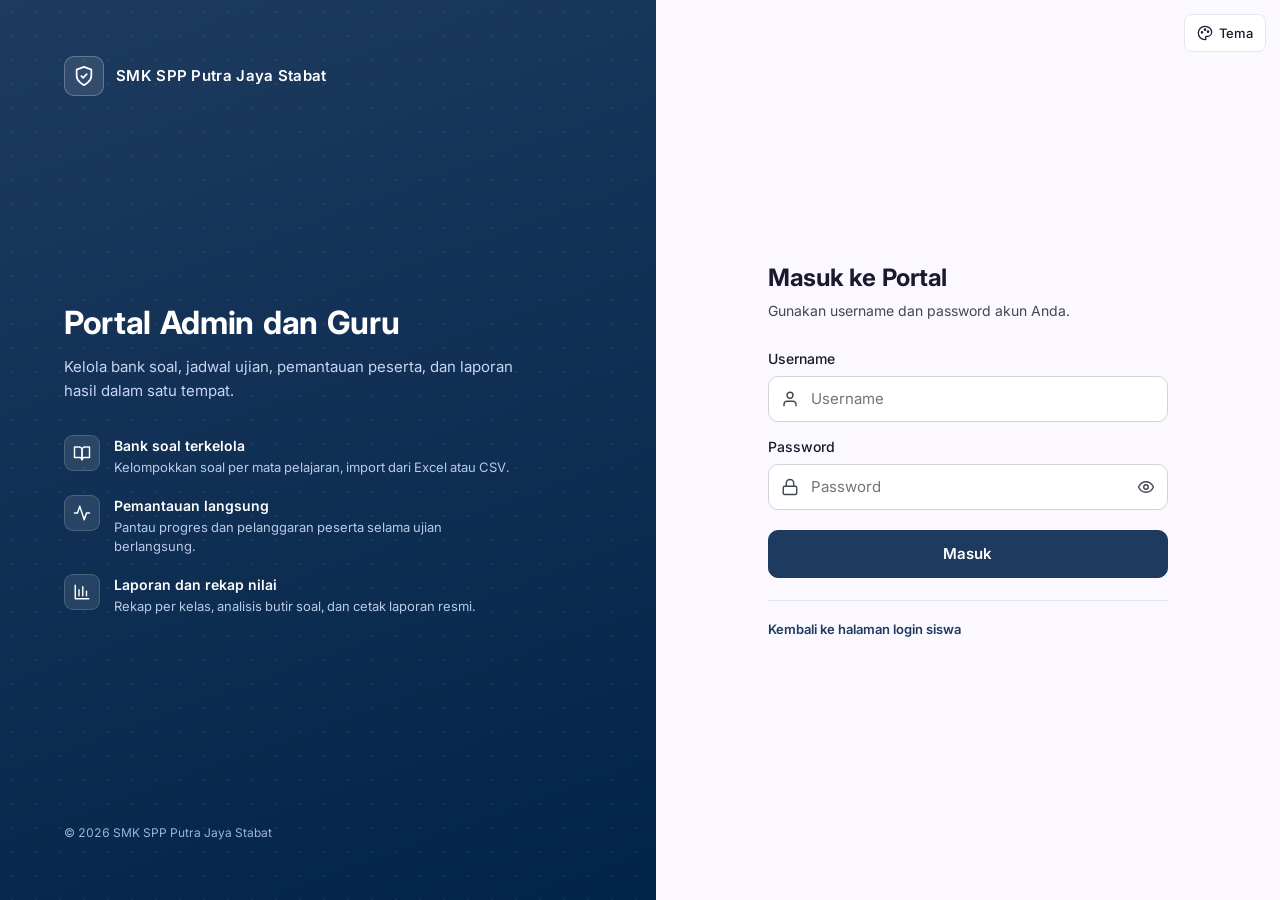
==== commit c47a0a47: "3.2" ====
--- a/admin.html
+++ b/admin.html
@@ -2,13 +2,13 @@
 <html lang="id">
 <head>
 <meta charset="utf-8">
-<meta name="viewport" content="width=device-width, initial-scale=1">
+<meta name="viewport" content="width=device-width, initial-scale=1, viewport-fit=cover">
 <title>CBT Online — Admin &amp; Guru</title>
 <script>try{var t=localStorage.getItem('cbt_tema');if(t)document.documentElement.setAttribute('data-theme',t)}catch(e){}</script>
 <link rel="preconnect" href="https://fonts.googleapis.com">
 <link rel="preconnect" href="https://fonts.gstatic.com" crossorigin>
 <link href="https://fonts.googleapis.com/css2?family=Inter:wght@400;500;600;700&display=swap" rel="stylesheet">
-<link rel="stylesheet" href="css/style.css?v=30">
+<link rel="stylesheet" href="css/style.css?v=32">
 </head>
 <body>
 <div id="bar"></div>
@@ -16,7 +16,7 @@
 <div id="toast" role="status" aria-live="polite"></div>
 <script>window.APP_MODE='staf'</script>
 <script src="js/config.js"></script>
-<script src="js/api.js?v=30"></script>
-<script src="js/app.js?v=30"></script>
+<script src="js/api.js?v=32"></script>
+<script src="js/app.js?v=32"></script>
 </body>
 </html>
--- a/css/style.css
+++ b/css/style.css
@@ -144,3 +144,16 @@
 .side .mi.on{background:rgba(255,255,255,.12);color:#fff;border-left-color:var(--accent)}.side .mi.on .ico{opacity:1}
 .umenu button{display:flex;gap:10px;align-items:center}.umenu .ico{width:17px;height:17px;color:var(--muted);flex:none}
 @media(max-width:900px){.side .brand,.sgrp{display:none}.side .mi{width:auto;white-space:nowrap;border-left:0;border-bottom:3px solid transparent;border-radius:6px 6px 0 0;padding:8px 12px}.side .mi.on{border-bottom-color:var(--accent)}}
+
+/* keamanan perangkat, ruang ujian di HP, dan menu reset login */
+.dvc{border:1px solid var(--line);border-radius:12px;padding:14px 16px;margin:16px 0;background:var(--card)}
+.dvl{list-style:none;margin:10px 0 0;padding:0;display:grid;gap:9px}
+.dv{display:flex;gap:10px;align-items:flex-start}.dv .dd{width:9px;height:9px;border-radius:50%;margin-top:6px;background:var(--line2);flex:none}
+.dv.ok .dd{background:#16A34A}.dv.warn .dd{background:#F59E0B}.dv.bad .dd{background:#DC2626}
+.dv b{display:block;font-size:13px}.dv div>span{display:block;font-size:12.5px;color:var(--muted);line-height:18px}
+.dvh{margin-top:12px;font-size:13px;line-height:20px}.dvh summary{cursor:pointer;font-weight:600}.dvh ol{margin:8px 0 6px;padding-left:20px}
+.agree{display:flex;gap:10px;align-items:flex-start;margin-top:14px;font-size:13px;cursor:pointer;line-height:19px}.agree input{width:auto;min-height:0;margin-top:3px;flex:none}
+body.xroom{-webkit-user-select:none;user-select:none;-webkit-touch-callout:none;-webkit-tap-highlight-color:transparent;touch-action:manipulation}
+body.xroom img{-webkit-user-drag:none;pointer-events:none}
+body.shield #q,body.shield #nv,body.shield .xtop{filter:blur(18px)}
+#wm{position:fixed;inset:0;z-index:45;pointer-events:none;background-repeat:repeat;background-size:340px 190px}
